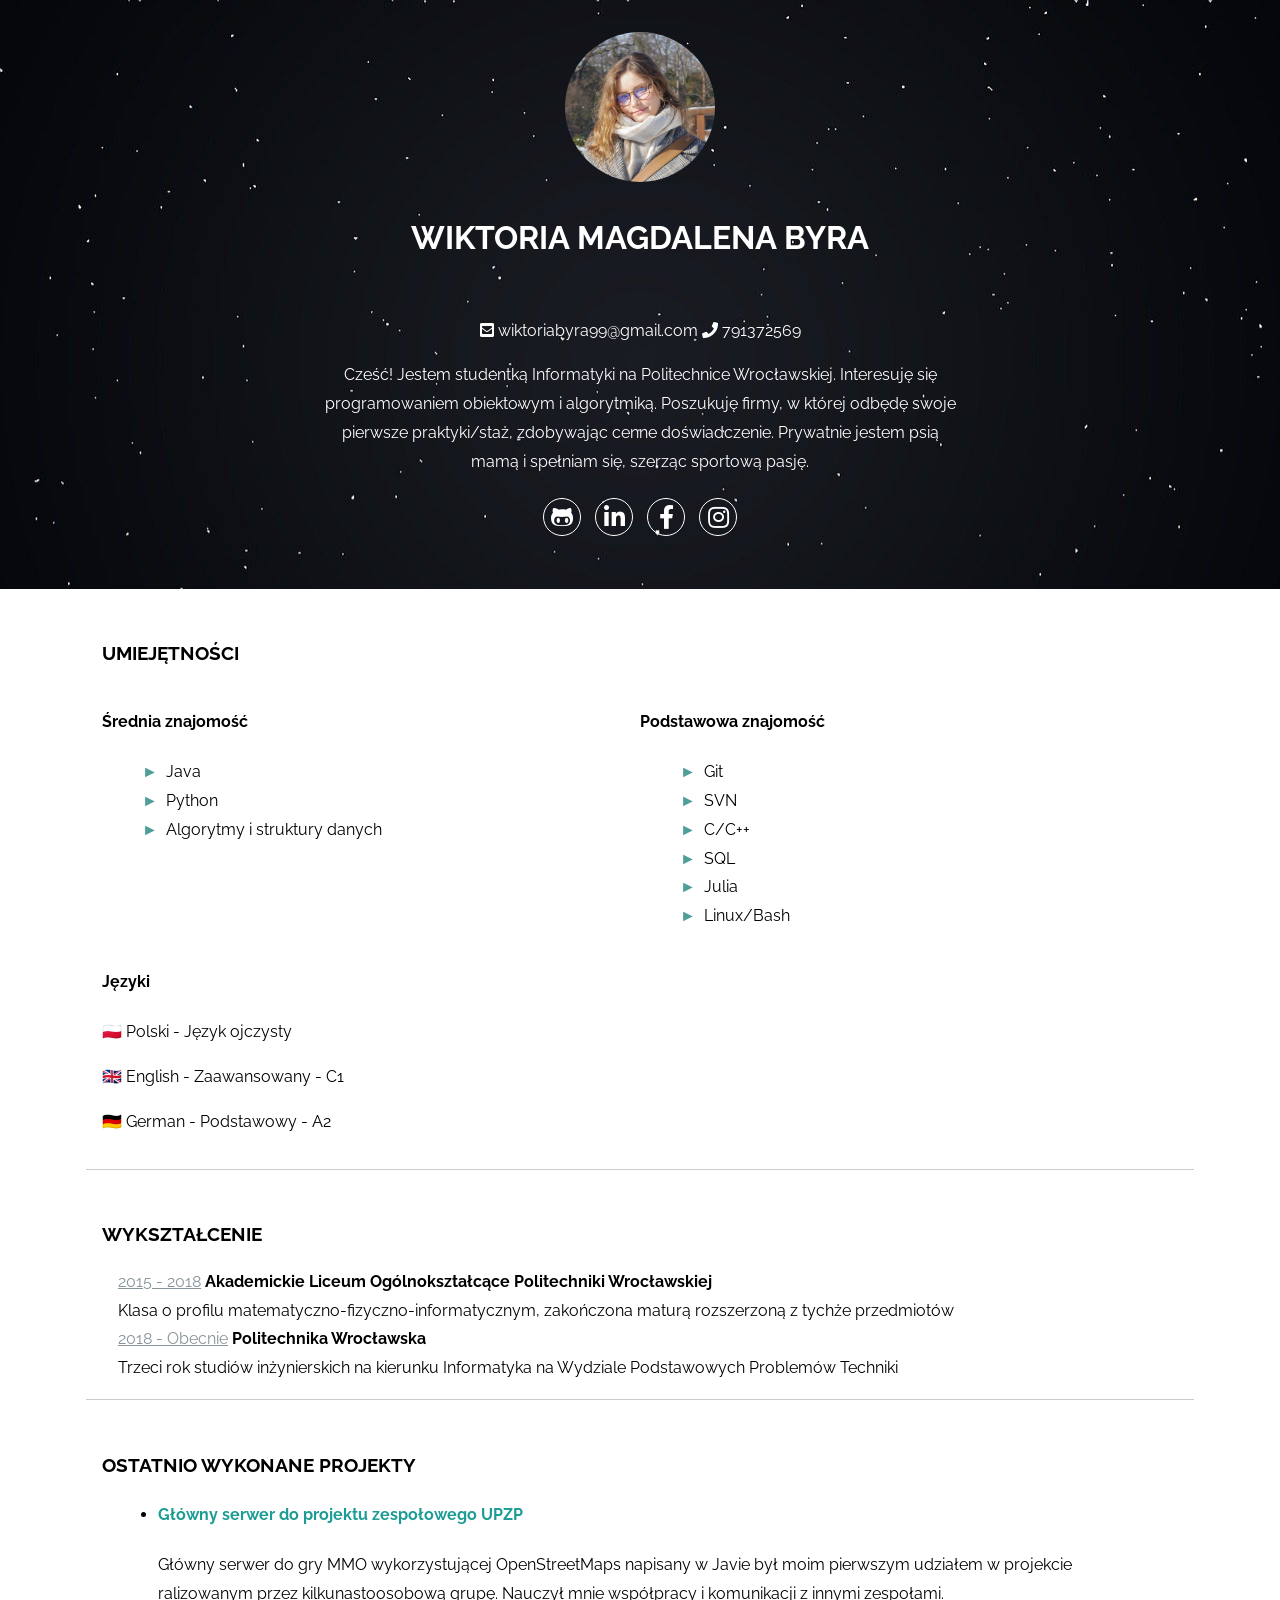
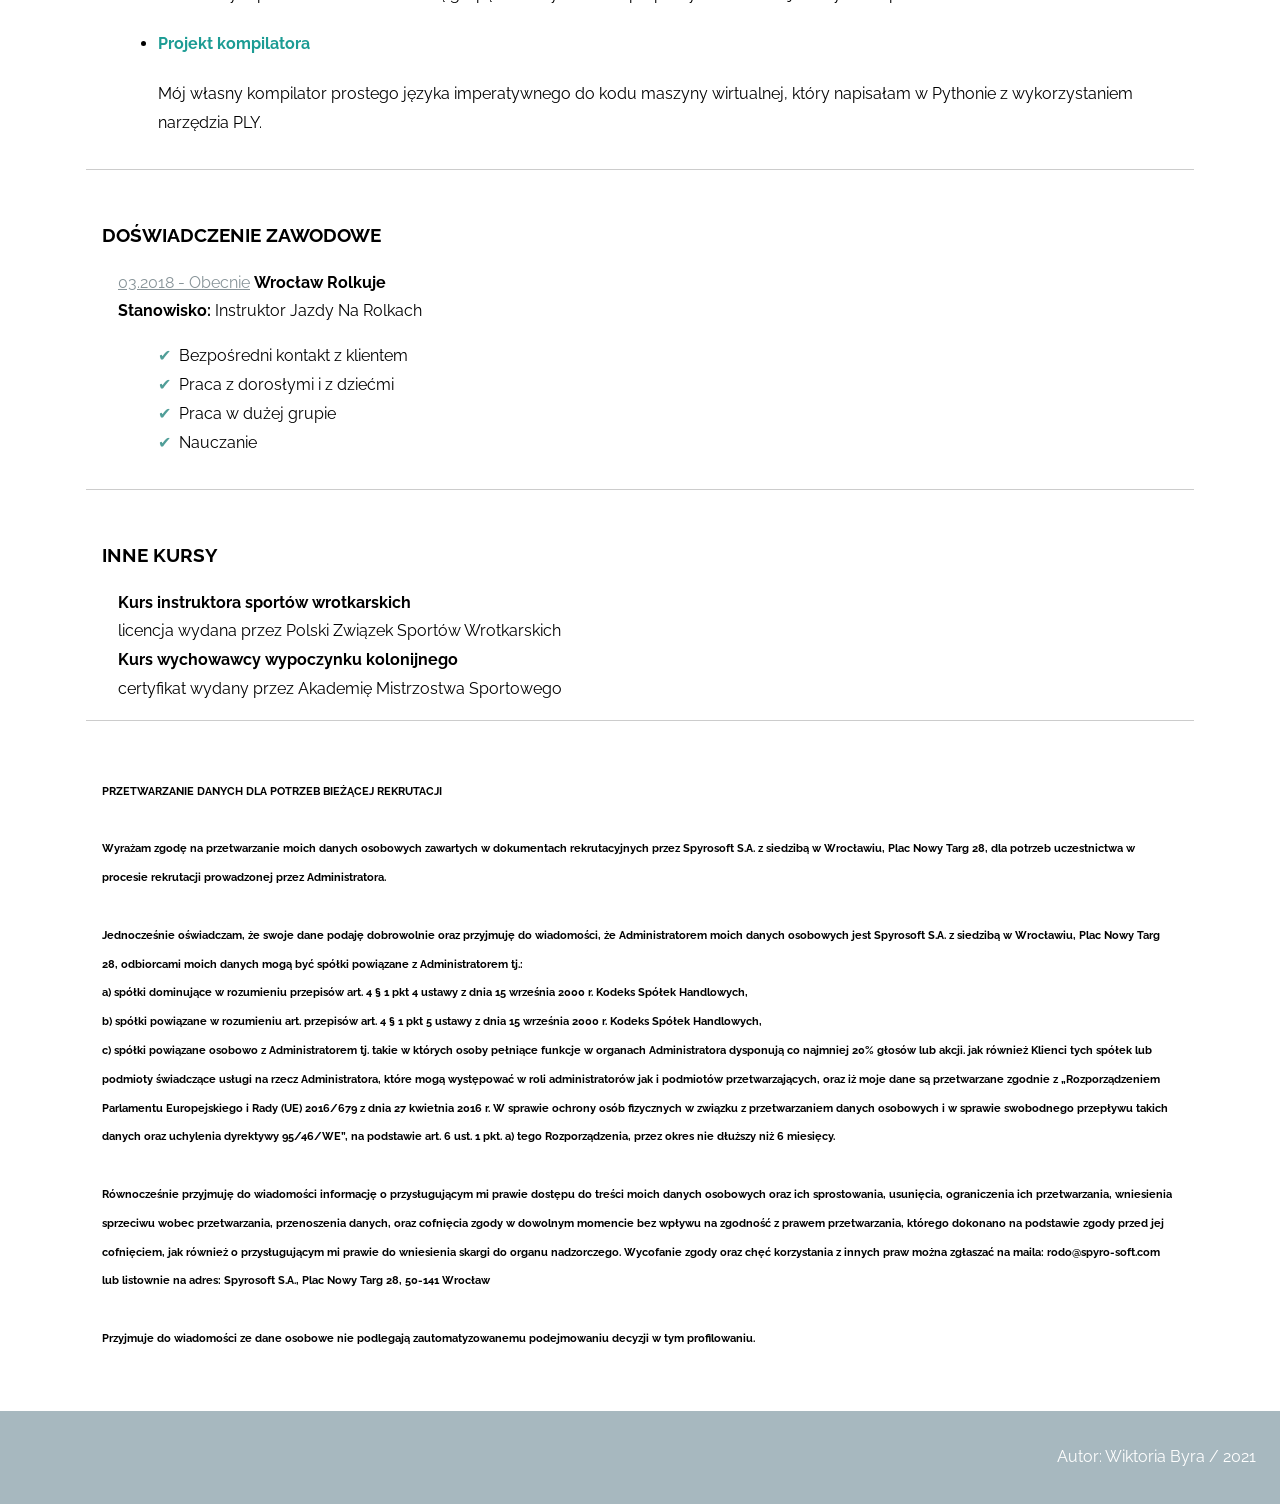
==== index.html @ 19d421f3 "Update index.html" ====
<!DOCTYPE html>
<html>
	<head>
		<meta charset="UTF-8">
		<title>Wiktoria Byra - CV</title>
		<meta name="description" content="my IT CV written to apply for internships">
		<meta name="author" content="Wiktoria Byra">
		<link rel="icon" href="./img/favicon.ico">
		<meta name="viewport" content="width=device-width, initial-scale=1.0">
		<link rel="stylesheet" href="https://use.fontawesome.com/releases/v5.0.13/css/all.css" integrity="sha384-DNOHZ68U8hZfKXOrtjWvjxusGo9WQnrNx2sqG0tfsghAvtVlRW3tvkXWZh58N9jp" crossorigin="anonymous">
		<link rel="stylesheet" href="style.css">
	</head>

	<body>
		<header>
			<div>
				<img src="img/photo.jpeg" />
			</div>
			<h1>Wiktoria Magdalena Byra</h1>
			<section>
				<p><i class="fas fa-envelope-square"></i> wiktoriabyra99@gmail.com
				<i class="fas fa-phone"></i> 791372569</p>
				<p>Cześć! Jestem studentką Informatyki na Politechnice Wrocławskiej. Interesuję się programowaniem obiektowym i algorytmiką. Poszukuję firmy, w której odbędę swoje pierwsze praktyki/staż, zdobywając cenne doświadczenie. Prywatnie jestem psią mamą i spełniam się, szerząc sportową pasję.</p>
				<a href="https://github.com/byrozaurowe" target="_blank">
					<i class="fab fa-github-alt"></i>
				  </a>
				<a href="https://www.linkedin.com/in/wiktoria-byra-9b0182208/" target="_blank">
					<i class="fab fa-linkedin-in"></i>
				  </a>
				<a href="https://www.facebook.com/wiktoria.byra/" target="_blank">
					<i class="fab fa-facebook-f"></i>
				  </a>
				<a href="https://www.instagram.com/wiktoria.byra/" target="_blank">
					<i class="fab fa-instagram"></i>
				  </a>
			</section>
		</header>
		<main>
			<!-- Umiejętności -->
			<section>
				<h3>Umiejętności</h3>
				<div class='skills'>
					<div class='column'>
					  <h4>Średnia znajomość</h4>
					  <ul>
						<li>Java</li>
						<li>Python</li>
						<li>Algorytmy i struktury danych</li>
					  </ul>
					</div>
					<div class='column'>
					  <h4>Podstawowa znajomość</h4>
					  <ul>
						<li>Git</li>
						<li>SVN</li>
						<li>C/C++</li>
						<li>SQL</li>
						<li>Julia</li>
						<li>Linux/Bash</li>
					  </ul>
					</div>
					<div>
					  <h4>Języki</h4>
					  <p>🇵🇱 Polski - Język ojczysty</p>
					  <p>🇬🇧 English - Zaawansowany - C1</p>
					  <p>🇩🇪 German - Podstawowy - A2</p>
					</div>
				  </div>
			</section>
			<!-- Wykształcenie -->
			<section>
				<h3>Wykształcenie</h3>
	      <article>
	        <div class='school'>
	          <span>2015 - 2018</span> <strong>Akademickie Liceum Ogólnokształcące Politechniki Wrocławskiej</strong>
	        </div>
	        <div class="descrition">
	          Klasa o profilu matematyczno-fizyczno-informatycznym, zakończona maturą rozszerzoną z tychże przedmiotów
	        </div>
		  </article>
		  <article>
	        <div class='school'> 
				<span>2018 - obecnie</span> <strong>Politechnika Wrocławska</strong>
	        </div>
	        <div class="descrition">
	         Trzeci rok studiów inżynierskich na kierunku Informatyka na Wydziale Podstawowych Problemów Techniki
	        </div>
	      </article>
			</section>
			<!-- Ostatnio wykonane projekty -->
			<section>
				<h3>Ostatnio wykonane projekty</h3>
				<article>
					<ul>
					<li><a href="https://github.com/byrozaurowe/UPZP-Main-server" target="_blank">
						<h4>Główny serwer do projektu zespołowego UPZP</h4>
					  </a>
					  Główny serwer do gry MMO wykorzystującej OpenStreetMaps napisany w Javie był moim pierwszym udziałem w projekcie ralizowanym przez kilkunastoosobową grupę. Nauczył mnie współpracy i komunikacji z innymi zespołami.</li>
					<li><a href="https://github.com/byrozaurowe/Computer-Science-studies/tree/master/5th%20semester/J%C4%99zyki%20formalne%20i%20teoria%20translacji%20-%20analiza%20sk%C5%82adniowa%2C%20Python%2C%20Cpp/Projekt%20kompilatora" target="_blank">
						<h4>Projekt kompilatora</h4>
					  </a>
					  Mój własny kompilator prostego języka imperatywnego do kodu maszyny wirtualnej, który napisałam w Pythonie z wykorzystaniem narzędzia PLY.</li>
					</ul>
					</article>
			</section>
			<!-- Doświadczenie zawodowe -->
			<section>
				<h3>Doświadczenie zawodowe</h3>
				<article>
				<div class='job-title'>
					<span>03.2018 - obecnie</span> <strong>Wrocław Rolkuje</strong><br> <strong>Stanowisko:</strong> Instruktor jazdy na rolkach
				</div>
				<div>
					<ul class="job-description">
					<li>Bezpośredni kontakt z klientem</li>
					<li>Praca z dorosłymi i z dziećmi</li>
					<li>Praca w dużej grupie </li>
					<li>Nauczanie </li>
					</ul>
				</div>
				</article>
			</section>
			<!-- Inne kursy -->
			<section>
			<h3>Inne kursy</h3>
			      <article>
				<div class='courses'>
				  <strong>Kurs instruktora sportów wrotkarskich</strong>
				</div>
				<div class="descrition">
				  licencja wydana przez Polski Związek Sportów Wrotkarskich
				</div>
				  </article>
				  <article>
				<div class='courses'> 
						<strong>Kurs wychowawcy wypoczynku kolonijnego</strong>
				</div>
				<div class="descrition">
				 certyfikat wydany przez Akademię Mistrzostwa Sportowego
				</div>
			      </article>
			</section>
						</section>
			<!-- Zgoda na przetwarzanie danych osobowych -->
			<section>
			<h6>PRZETWARZANIE DANYCH DLA POTRZEB BIEŻĄCEJ REKRUTACJI<br/> 
				<br/> 
				Wyrażam zgodę na przetwarzanie moich danych osobowych zawartych w dokumentach rekrutacyjnych przez Spyrosoft S.A. z siedzibą w Wrocławiu, Plac Nowy Targ 28, dla potrzeb uczestnictwa w procesie rekrutacji prowadzonej przez Administratora. <br/> 
				<br/> 
				Jednocześnie oświadczam, że swoje dane podaję dobrowolnie oraz przyjmuję do wiadomości, że Administratorem moich danych osobowych jest Spyrosoft S.A. z siedzibą w Wrocławiu, Plac Nowy Targ 28, odbiorcami moich danych mogą być spółki powiązane z Administratorem tj.:<br/> 
				    a) spółki dominujące w rozumieniu  przepisów art. 4 § 1 pkt 4 ustawy z dnia 15 września 2000 r. Kodeks Spółek Handlowych, <br/> 
				    b) spółki powiązane w  rozumieniu art.   przepisów art. 4 § 1 pkt 5 ustawy z dnia 15 września
				2000 r. Kodeks Spółek Handlowych, <br/> 
				    c) spółki powiązane osobowo z Administratorem tj. takie w których osoby pełniące funkcje w organach Administratora dysponują co najmniej 20% głosów lub akcji. 
				jak również Klienci tych spółek lub podmioty świadczące usługi na rzecz Administratora, które mogą występować w roli administratorów jak i podmiotów przetwarzających, oraz iż moje dane są przetwarzane zgodnie z „Rozporządzeniem Parlamentu Europejskiego i Rady (UE) 2016/679 z dnia 27 kwietnia 2016 r. W sprawie ochrony osób fizycznych w związku z przetwarzaniem danych osobowych i w sprawie swobodnego przepływu takich danych oraz uchylenia dyrektywy 95/46/WE”, na podstawie art. 6 ust. 1 pkt. a) tego Rozporządzenia, przez okres nie dłuższy niż 6 miesięcy.  <br/> 
				<br/> 
				Równocześnie przyjmuję do wiadomości informację o przysługującym mi prawie dostępu do treści moich danych osobowych oraz ich sprostowania, usunięcia, ograniczenia ich przetwarzania, wniesienia sprzeciwu wobec przetwarzania, przenoszenia danych, oraz cofnięcia zgody w dowolnym momencie bez wpływu na zgodność z prawem przetwarzania, którego dokonano na podstawie zgody przed jej cofnięciem, jak również o przysługującym mi prawie do wniesienia skargi do organu nadzorczego. Wycofanie zgody oraz chęć korzystania z innych praw można zgłaszać na maila: rodo@spyro-soft.com lub listownie na adres: Spyrosoft S.A., Plac Nowy Targ 28, 50-141 Wrocław<br/> 
				<br/> 
				Przyjmuje do wiadomości ze dane osobowe nie podlegają zautomatyzowanemu podejmowaniu decyzji w tym profilowaniu.
				</h6>
			</section>
		</main>
		<footer>
			<p>Autor: Wiktoria Byra  / 2021 </p>
		</footer>
	</body>
</html>
---- style.css ----
@import url('https://fonts.googleapis.com/css?family=Raleway');

body {
  margin: 0;
  font-family: 'Raleway';
  font-size: 16px;
  line-height: 1.8em;
}

a {
  color: #1C9C94;
  text-decoration: none;
}

z {
  font-size: 14px;
}

a:hover {
  opacity: 0.5;
}

article {
  padding:0 1em;
}

section{
  margin: 1em;
  padding: 1em;
}

header, main, footer {
  margin: 0 auto;
}

header {
  padding: 2em;
  text-align: center;
  background-image: url('./img/bg.jpg');
  background-size: cover;
  background-position: fixed;
  color: white;
}

header section {
  margin: 0 auto;
  max-width: 640px;
}

header img {
  border-radius: 50%;
  max-width: 150px;
}

h1 {
  text-transform: uppercase;
  margin: 1em 0;
}

h3 {
  text-transform: uppercase;
}

h3, h4 {
  font-weight: bold;
}

main {
  max-width: 1140px;
}

main section:not(:last-child) {
  border-bottom: 1px solid #ccc;
}

.fab {
  border: 1px solid white;
  border-radius: 50%;
  font-size: 1.5em;
  width: 1.5em;
  height: 1.5em;
  line-height: 1.5em;
  margin: 5px;
  text-align: center;
}

a .fab {
  color: white;
}

.course, .skills {
  display: -ms-flexbox;
  display: flex;
  -ms-flex-wrap: wrap;
  flex-wrap: wrap;
}

.course .title {
  color: #509e98;
  -ms-flex: 0 0 33.3%;
  flex: 0 0 33.3%;
  max-width: 33%;
}

.course .descrition {
  -ms-flex: 0 0 66.6%;
  flex: 0 0 66.6%;
  max-width: 66.6%;
}

.course .descrition p {
  padding-left: 1em;
}

.skills .column {
  -ms-flex: 0 0 50%%;
  flex: 0 0 50%;
  max-width: 50%;
}

.skills .column ul, ul.job-description {
  list-style-type: none;
}

.skills .column ul > li:before {
  content: "►";
  padding-right: 0.5em;
  color: #509e98;
}

.school, .job-title {
  text-transform: capitalize;
}

.school span, .job-title span {
  color: #889499;
  text-decoration: underline;
}

ul.job-description li:before{
  content: "✔";
  padding-right: 0.5em;
  color: #509e98;
}

footer {
 padding: 1em 1.5em;
 background: #A7B8BF;
 color: white;
 text-align: right;
}

@media only screen and (max-width: 768px) {
  .course {
    display: block;
  }

  .course .title, .course .descrition {
    max-width: 100%;
  }
}

@media only screen and (max-width: 576px) {
  .skills {
    display: block;
  }

  .skills .column {
    max-width: 100%;
  }

  footer {
    text-align: center;
  }
}
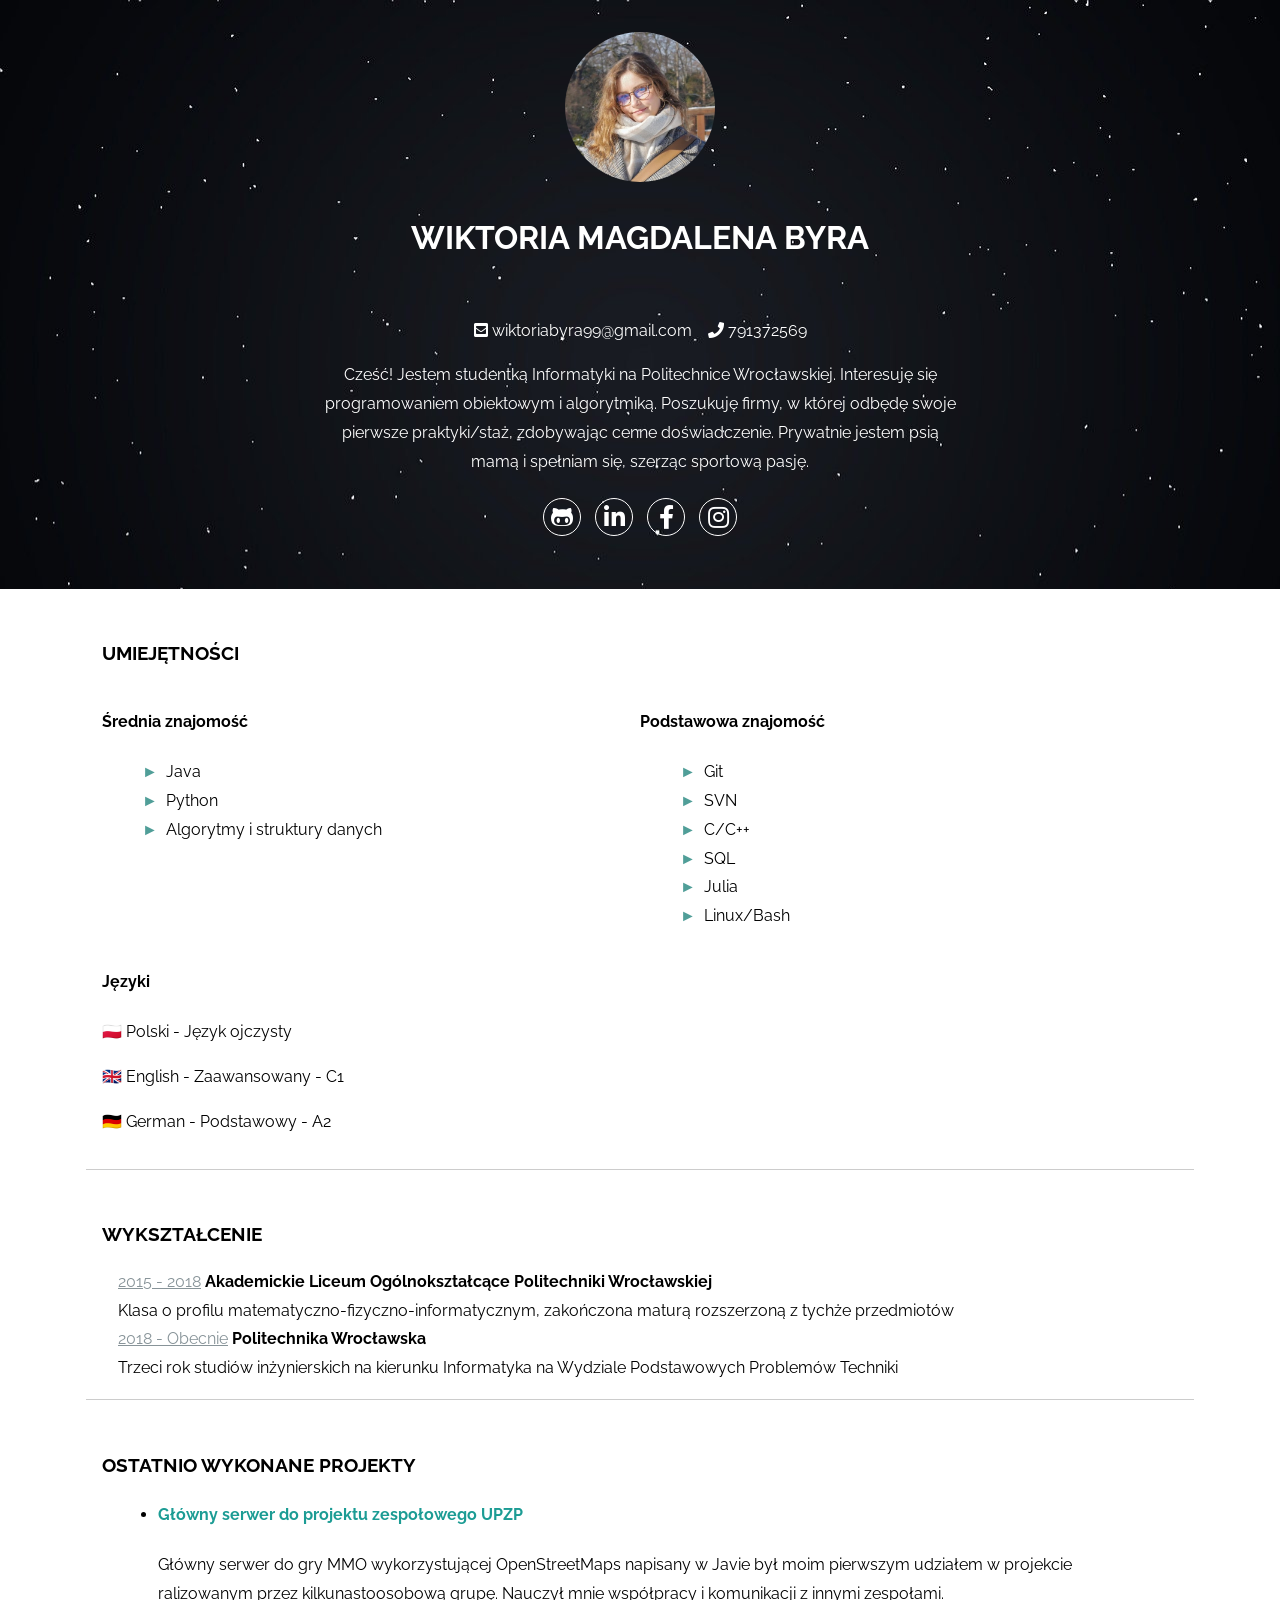
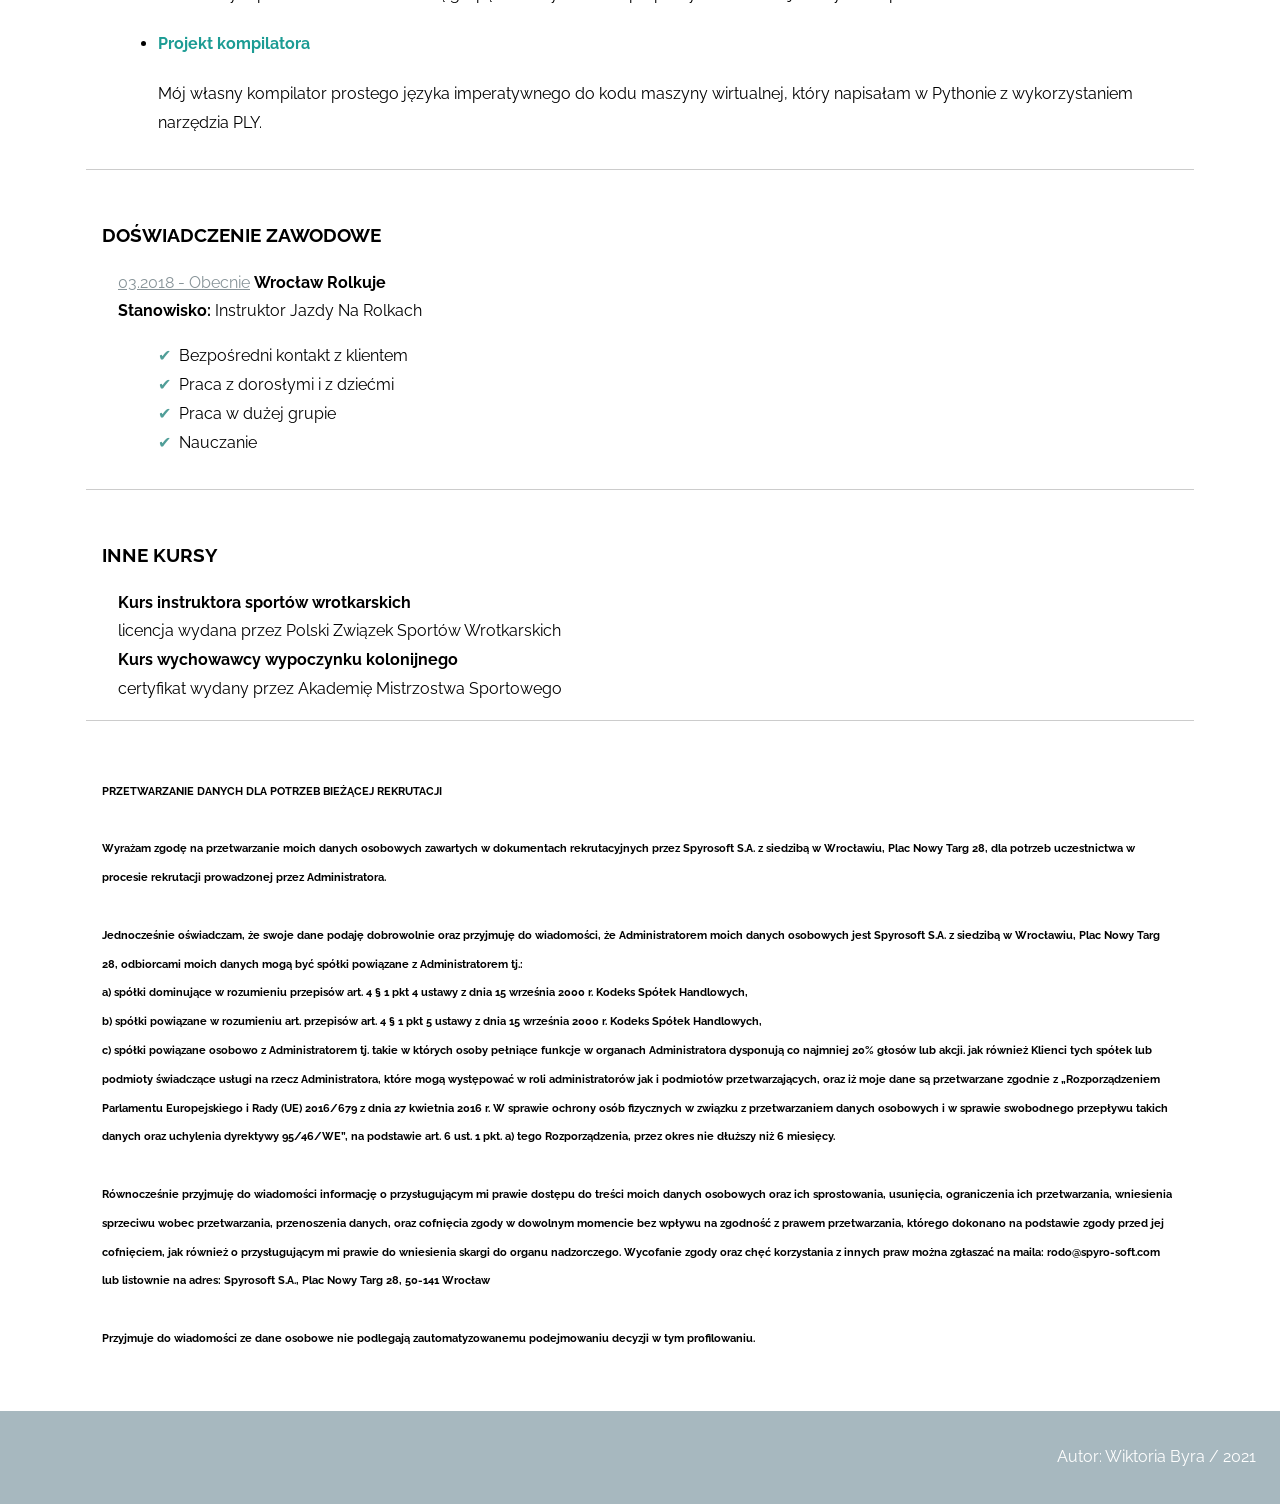
==== commit b173e12f: "Update index.html" ====
--- a/index.html
+++ b/index.html
@@ -18,8 +18,7 @@
 			</div>
 			<h1>Wiktoria Magdalena Byra</h1>
 			<section>
-				<p><i class="fas fa-envelope-square"></i> wiktoriabyra99@gmail.com
-				<i class="fas fa-phone"></i> 791372569</p>
+				<p><i class="fas fa-envelope-square"></i> wiktoriabyra99@gmail.com  &nbsp;&nbsp; <i class="fas fa-phone"></i> 791372569</p>
 				<p>Cześć! Jestem studentką Informatyki na Politechnice Wrocławskiej. Interesuję się programowaniem obiektowym i algorytmiką. Poszukuję firmy, w której odbędę swoje pierwsze praktyki/staż, zdobywając cenne doświadczenie. Prywatnie jestem psią mamą i spełniam się, szerząc sportową pasję.</p>
 				<a href="https://github.com/byrozaurowe" target="_blank">
 					<i class="fab fa-github-alt"></i>
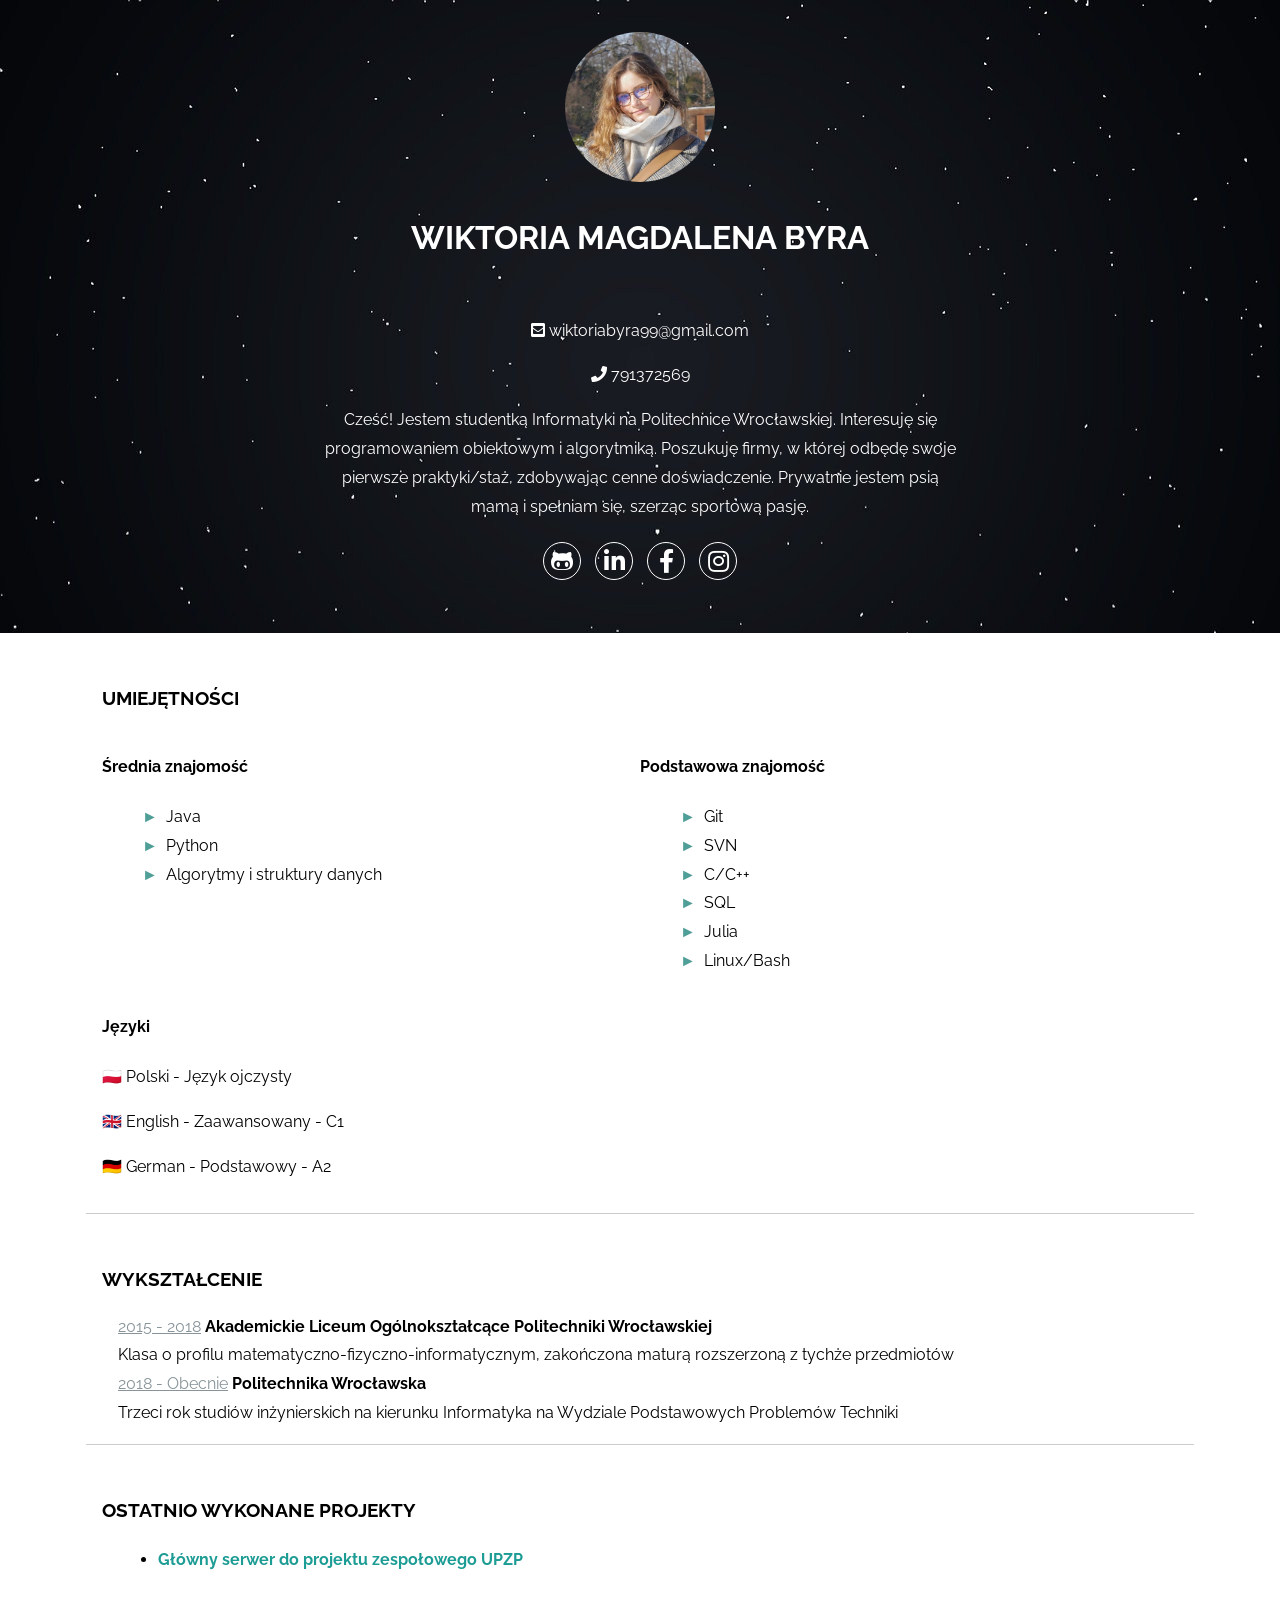
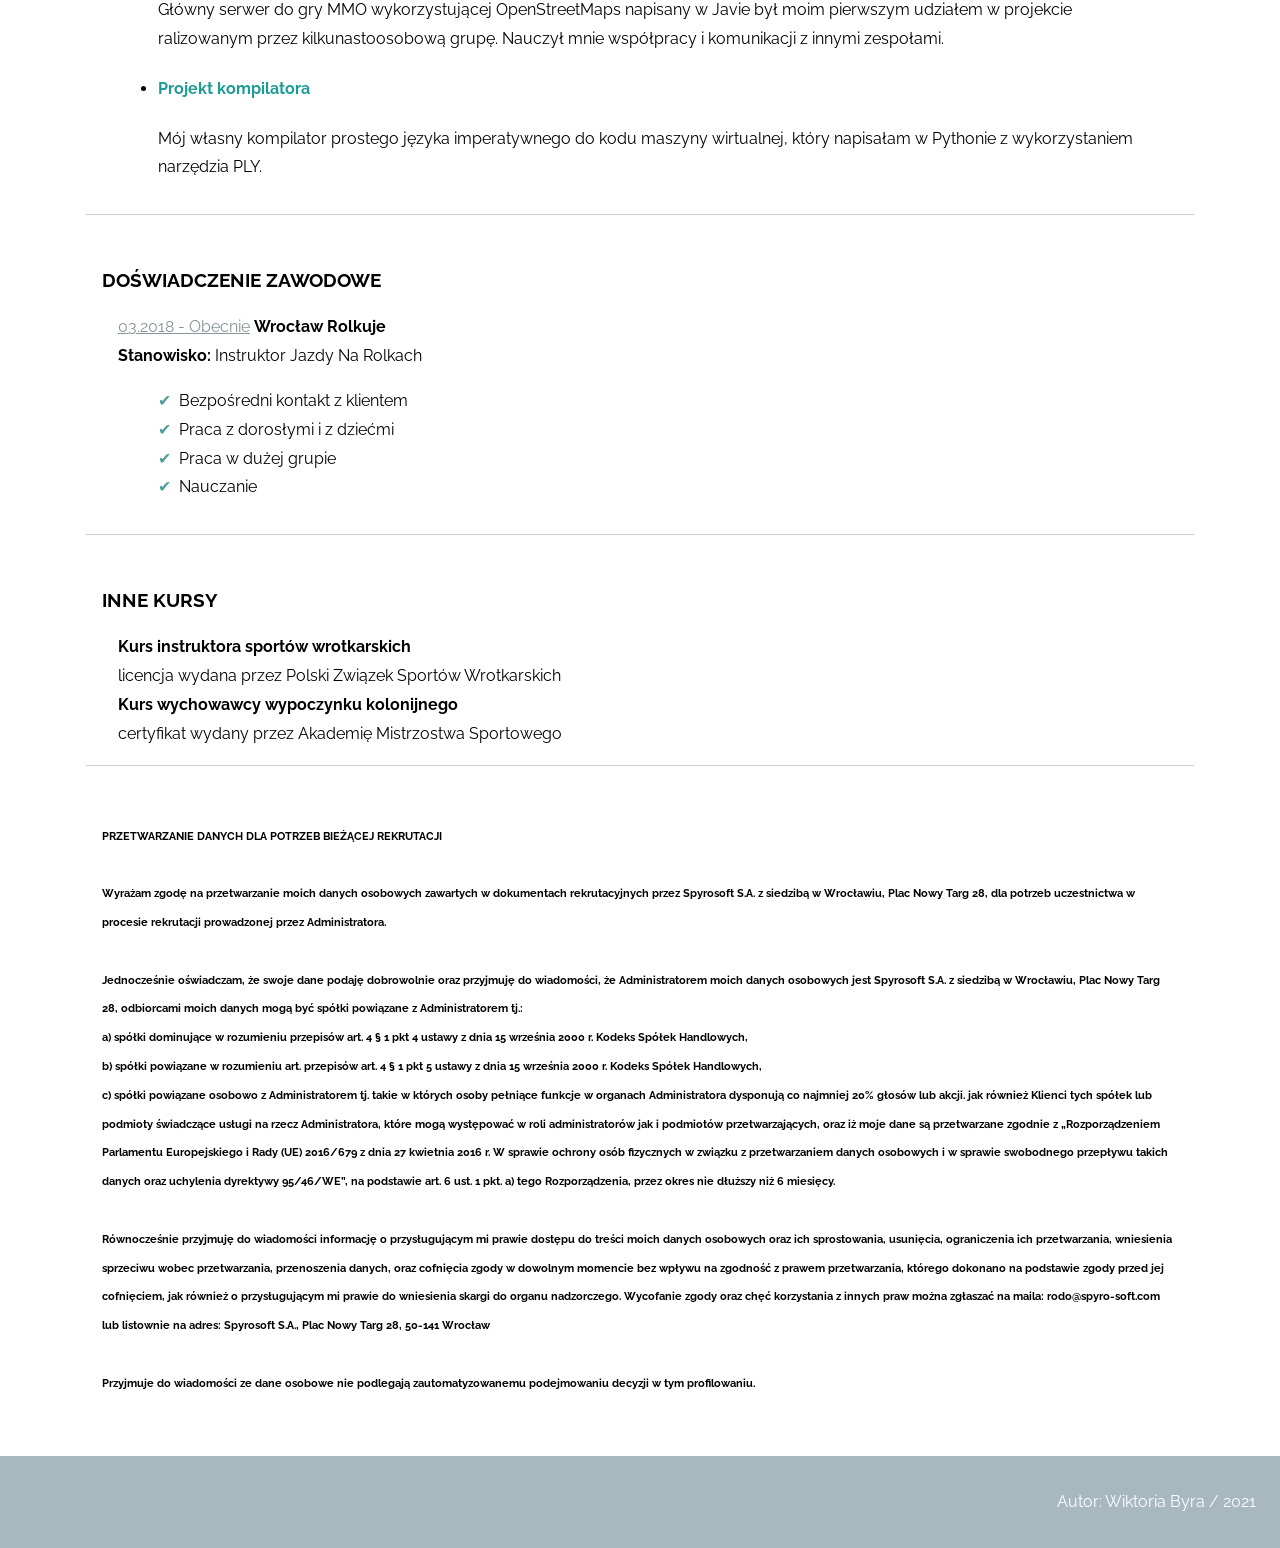
==== commit 25809741: "Update index.html" ====
--- a/index.html
+++ b/index.html
@@ -18,7 +18,7 @@
 			</div>
 			<h1>Wiktoria Magdalena Byra</h1>
 			<section>
-				<p><i class="fas fa-envelope-square"></i> wiktoriabyra99@gmail.com  &nbsp;&nbsp; <i class="fas fa-phone"></i> 791372569</p>
+				<p><i class="fas fa-envelope-square"></i> wiktoriabyra99@gmail.com </p> <p><i class="fas fa-phone"></i> 791372569</p>
 				<p>Cześć! Jestem studentką Informatyki na Politechnice Wrocławskiej. Interesuję się programowaniem obiektowym i algorytmiką. Poszukuję firmy, w której odbędę swoje pierwsze praktyki/staż, zdobywając cenne doświadczenie. Prywatnie jestem psią mamą i spełniam się, szerząc sportową pasję.</p>
 				<a href="https://github.com/byrozaurowe" target="_blank">
 					<i class="fab fa-github-alt"></i>
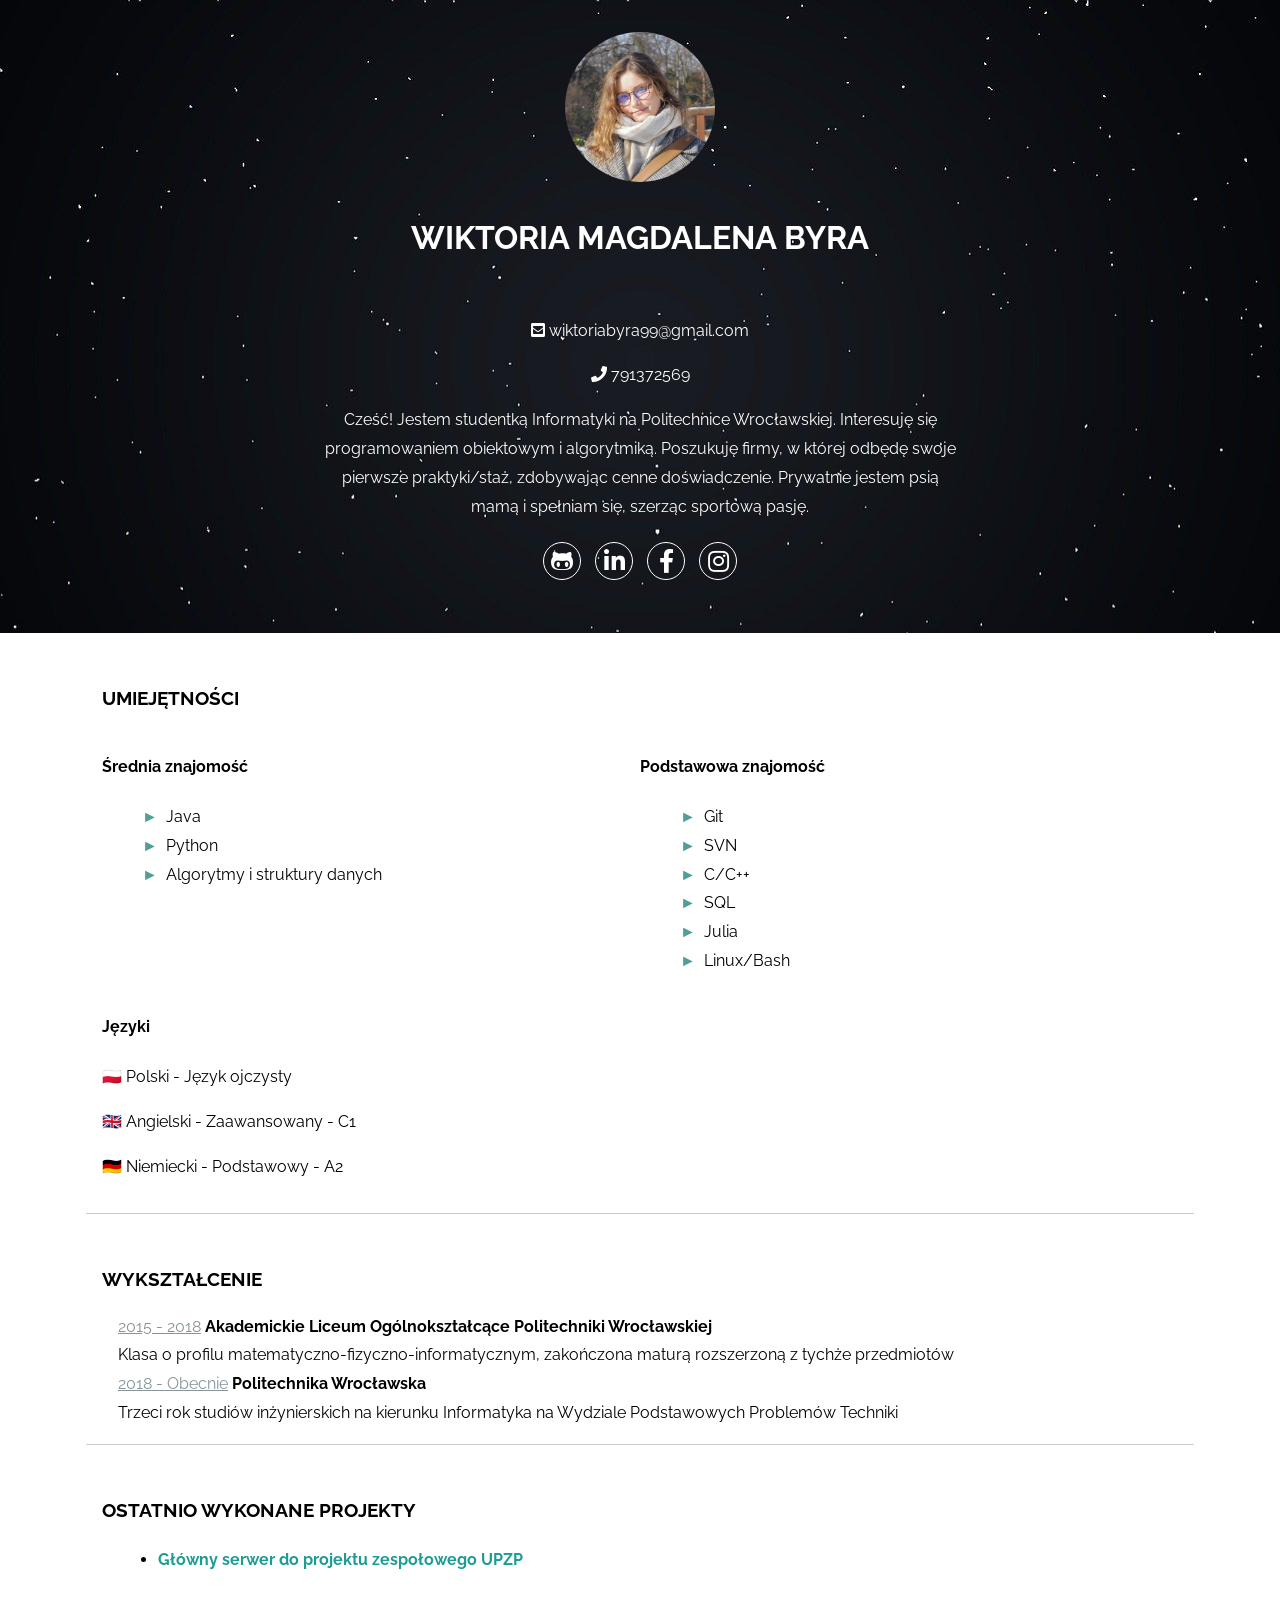
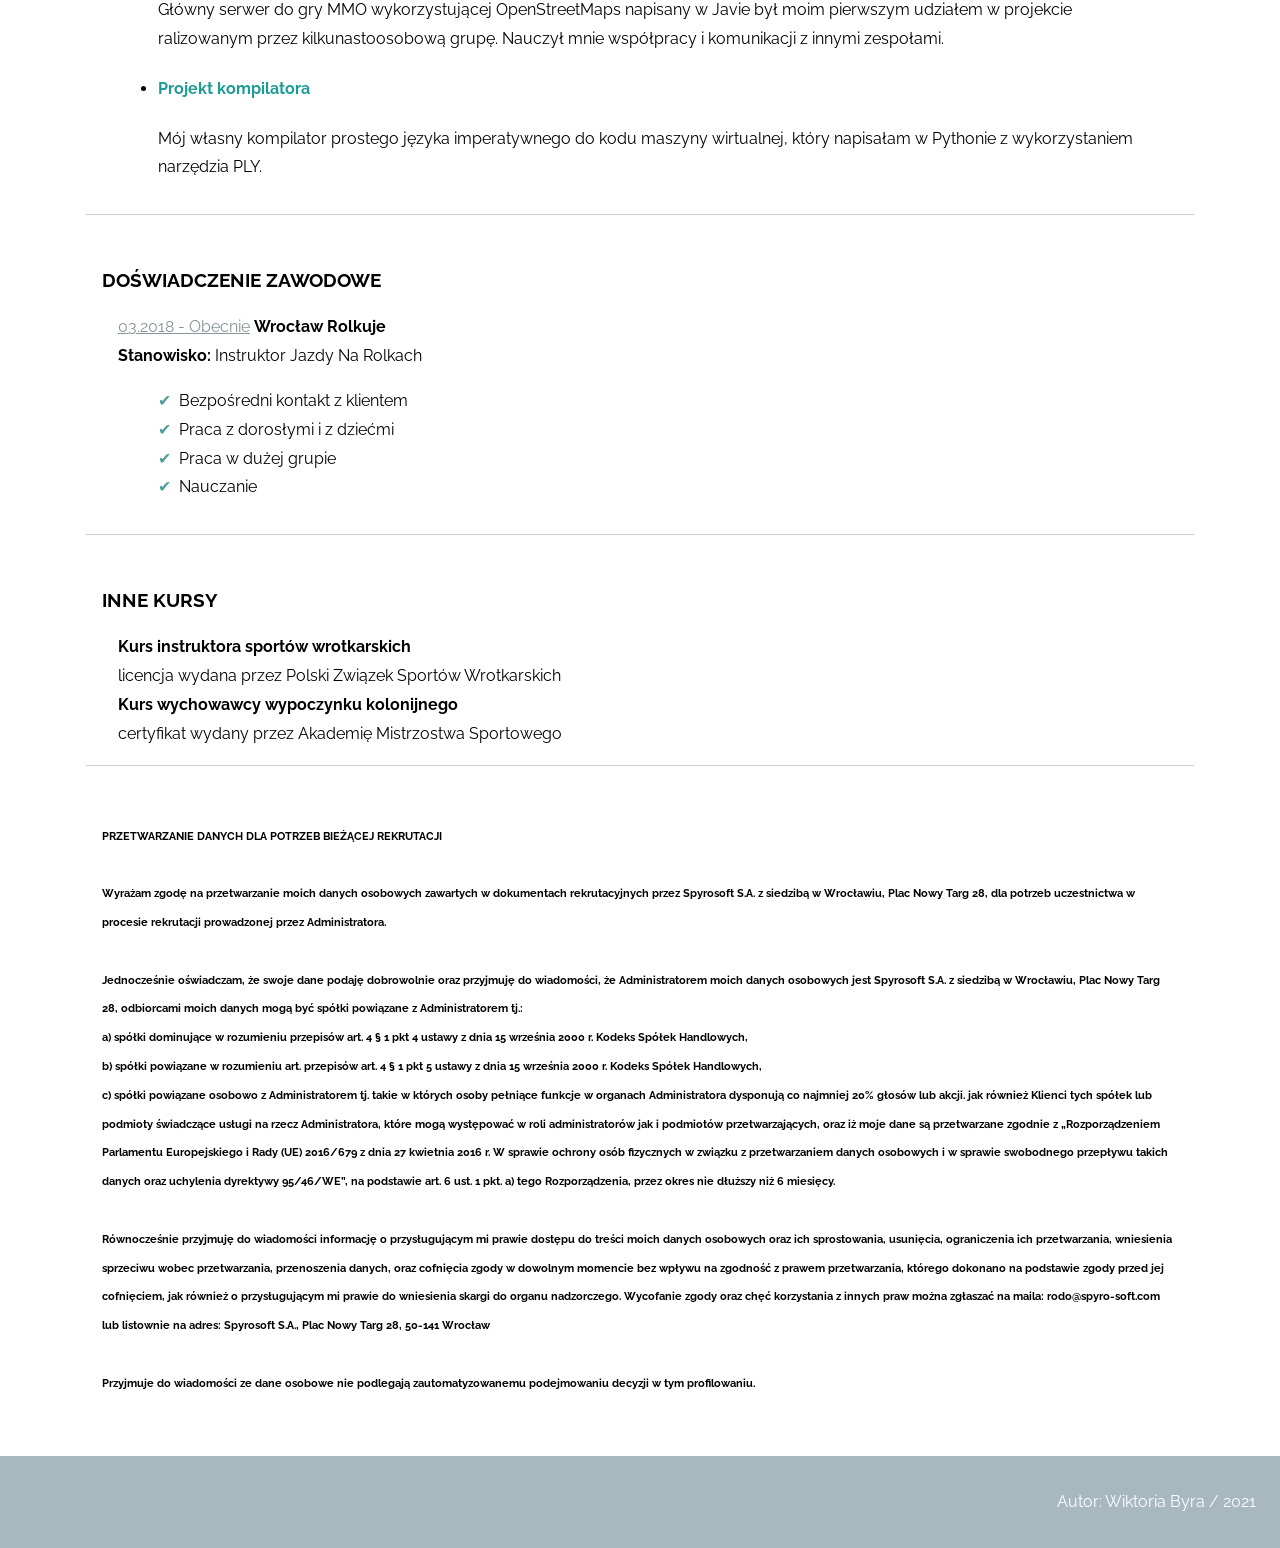
==== commit 0daae316: "Update index.html" ====
--- a/index.html
+++ b/index.html
@@ -61,8 +61,8 @@
 					<div>
 					  <h4>Języki</h4>
 					  <p>🇵🇱 Polski - Język ojczysty</p>
-					  <p>🇬🇧 English - Zaawansowany - C1</p>
-					  <p>🇩🇪 German - Podstawowy - A2</p>
+					  <p>🇬🇧 Angielski - Zaawansowany - C1</p>
+					  <p>🇩🇪 Niemiecki - Podstawowy - A2</p>
 					</div>
 				  </div>
 			</section>
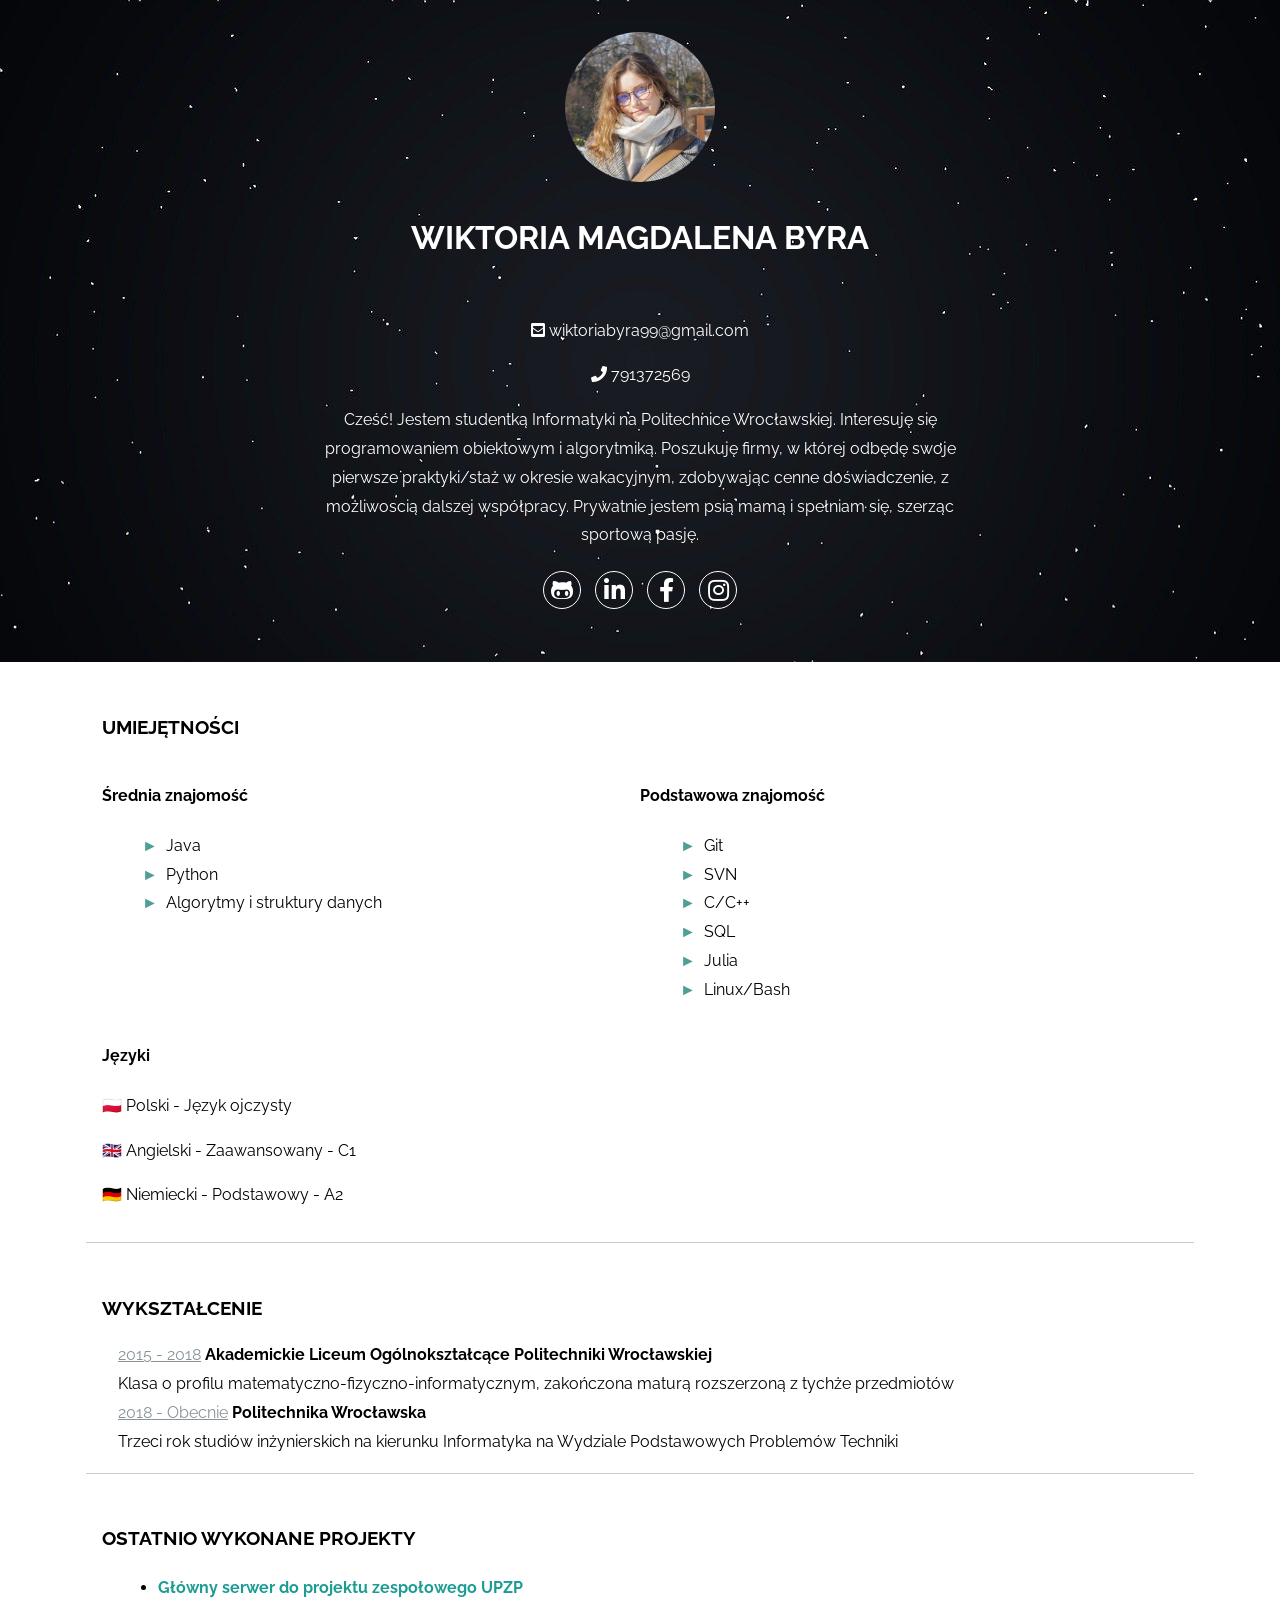
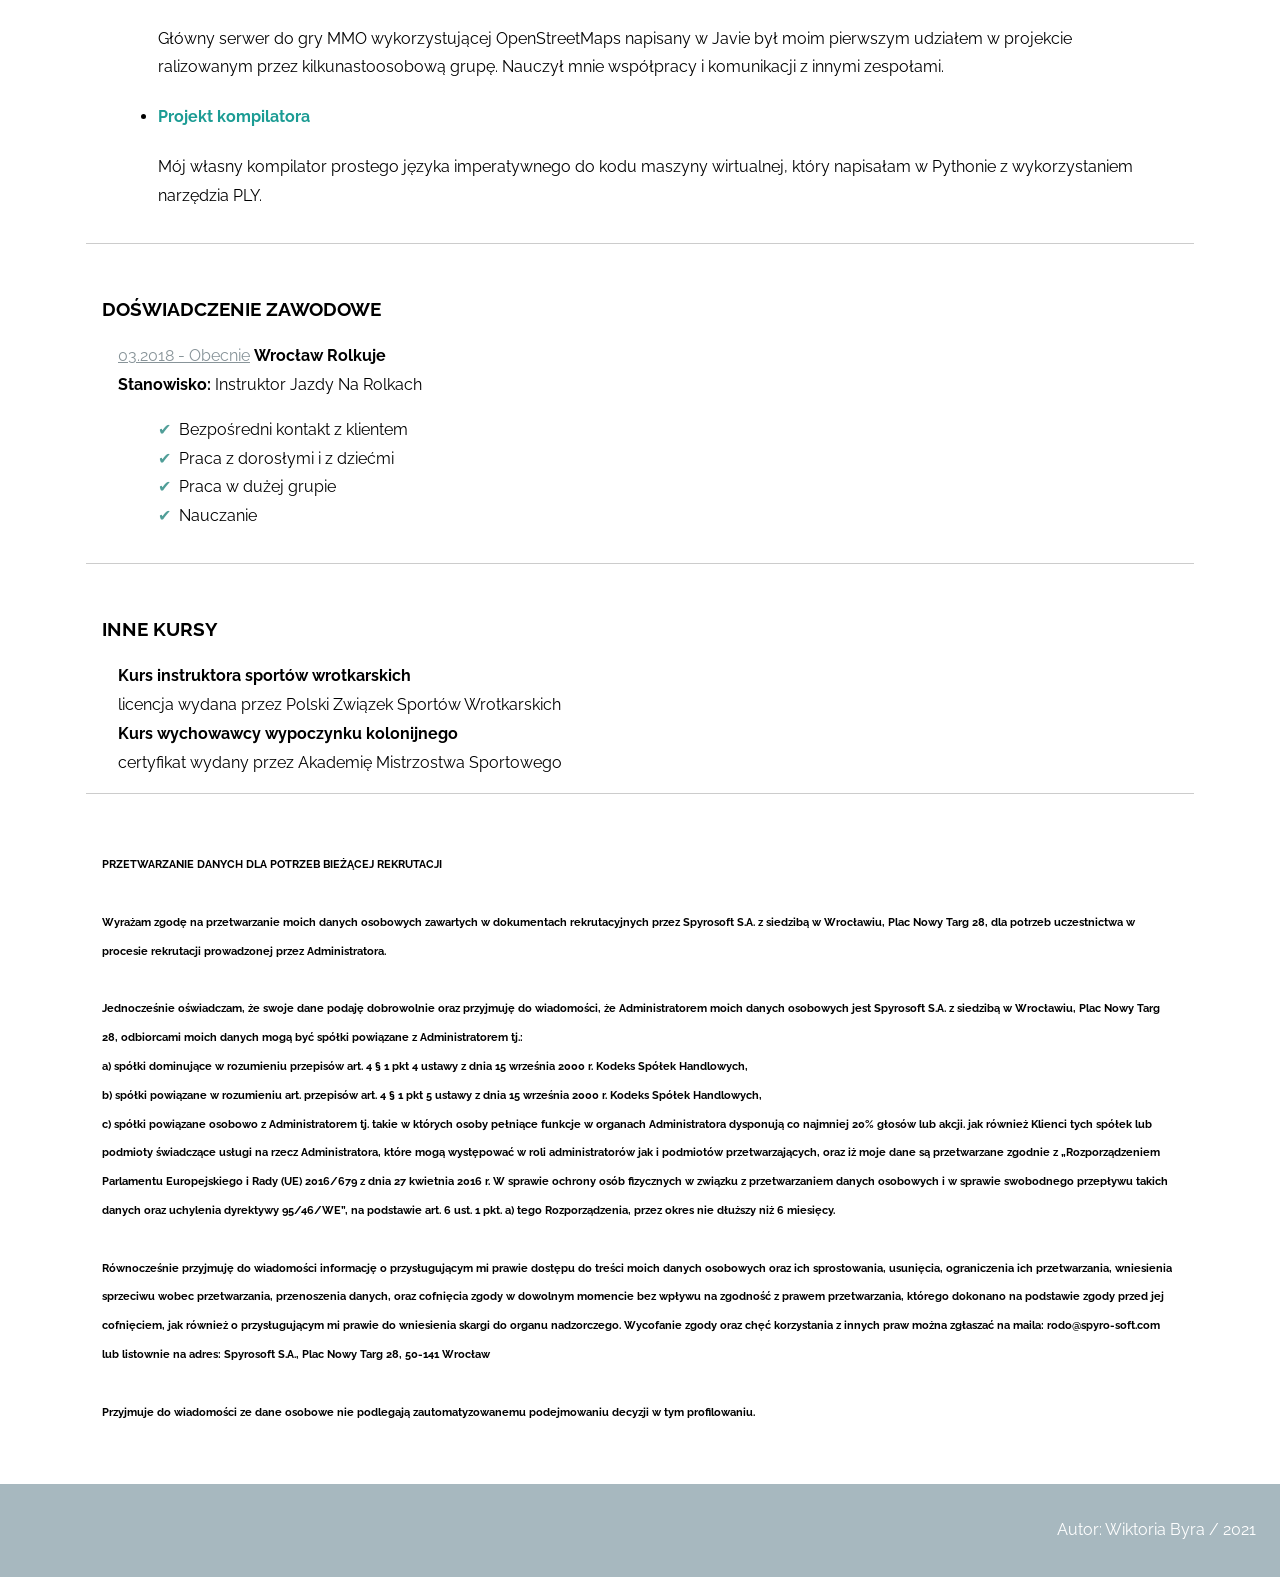
==== commit 451ee111: "Update index.html" ====
--- a/index.html
+++ b/index.html
@@ -19,7 +19,7 @@
 			<h1>Wiktoria Magdalena Byra</h1>
 			<section>
 				<p><i class="fas fa-envelope-square"></i> wiktoriabyra99@gmail.com </p> <p><i class="fas fa-phone"></i> 791372569</p>
-				<p>Cześć! Jestem studentką Informatyki na Politechnice Wrocławskiej. Interesuję się programowaniem obiektowym i algorytmiką. Poszukuję firmy, w której odbędę swoje pierwsze praktyki/staż, zdobywając cenne doświadczenie. Prywatnie jestem psią mamą i spełniam się, szerząc sportową pasję.</p>
+				<p>Cześć! Jestem studentką Informatyki na Politechnice Wrocławskiej. Interesuję się programowaniem obiektowym i algorytmiką. Poszukuję firmy, w której odbędę swoje pierwsze praktyki/staż w okresie wakacyjnym, zdobywając cenne doświadczenie, z możliwoscią dalszej współpracy. Prywatnie jestem psią mamą i spełniam się, szerząc sportową pasję.</p>
 				<a href="https://github.com/byrozaurowe" target="_blank">
 					<i class="fab fa-github-alt"></i>
 				  </a>
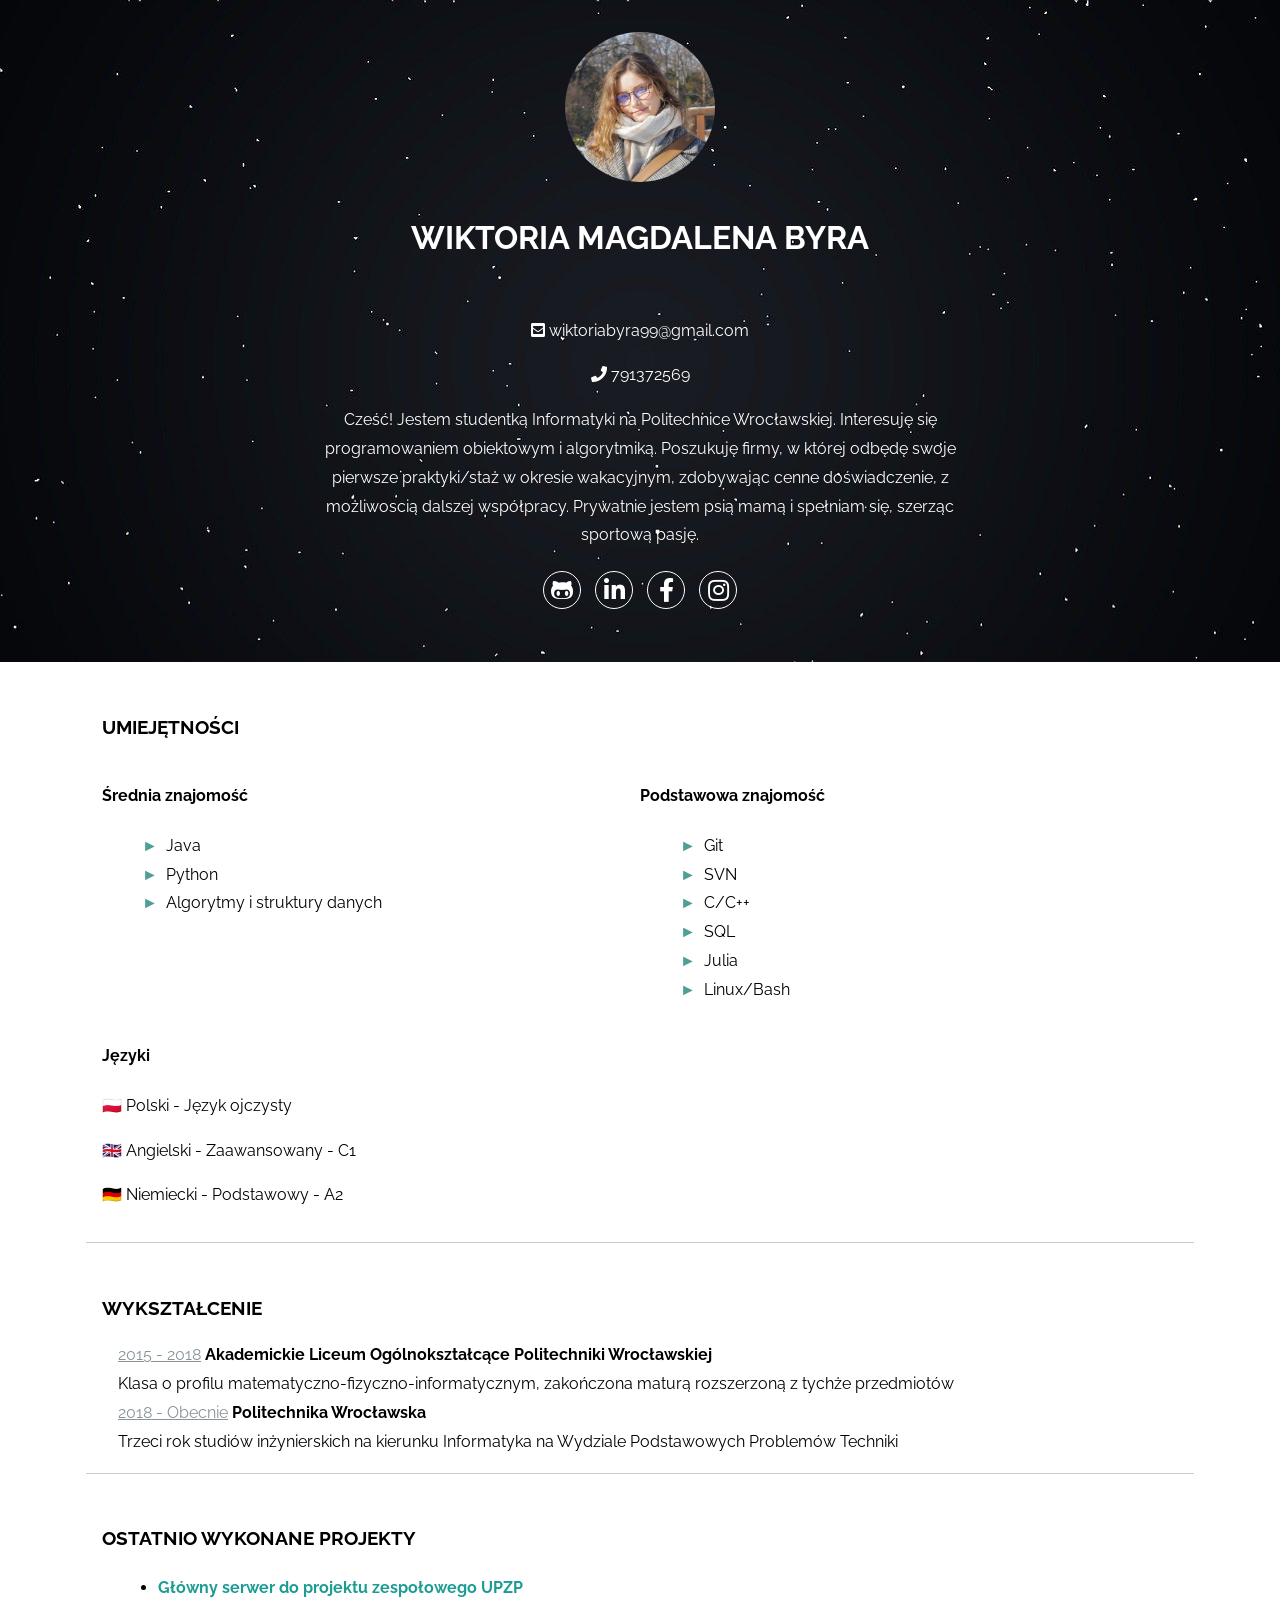
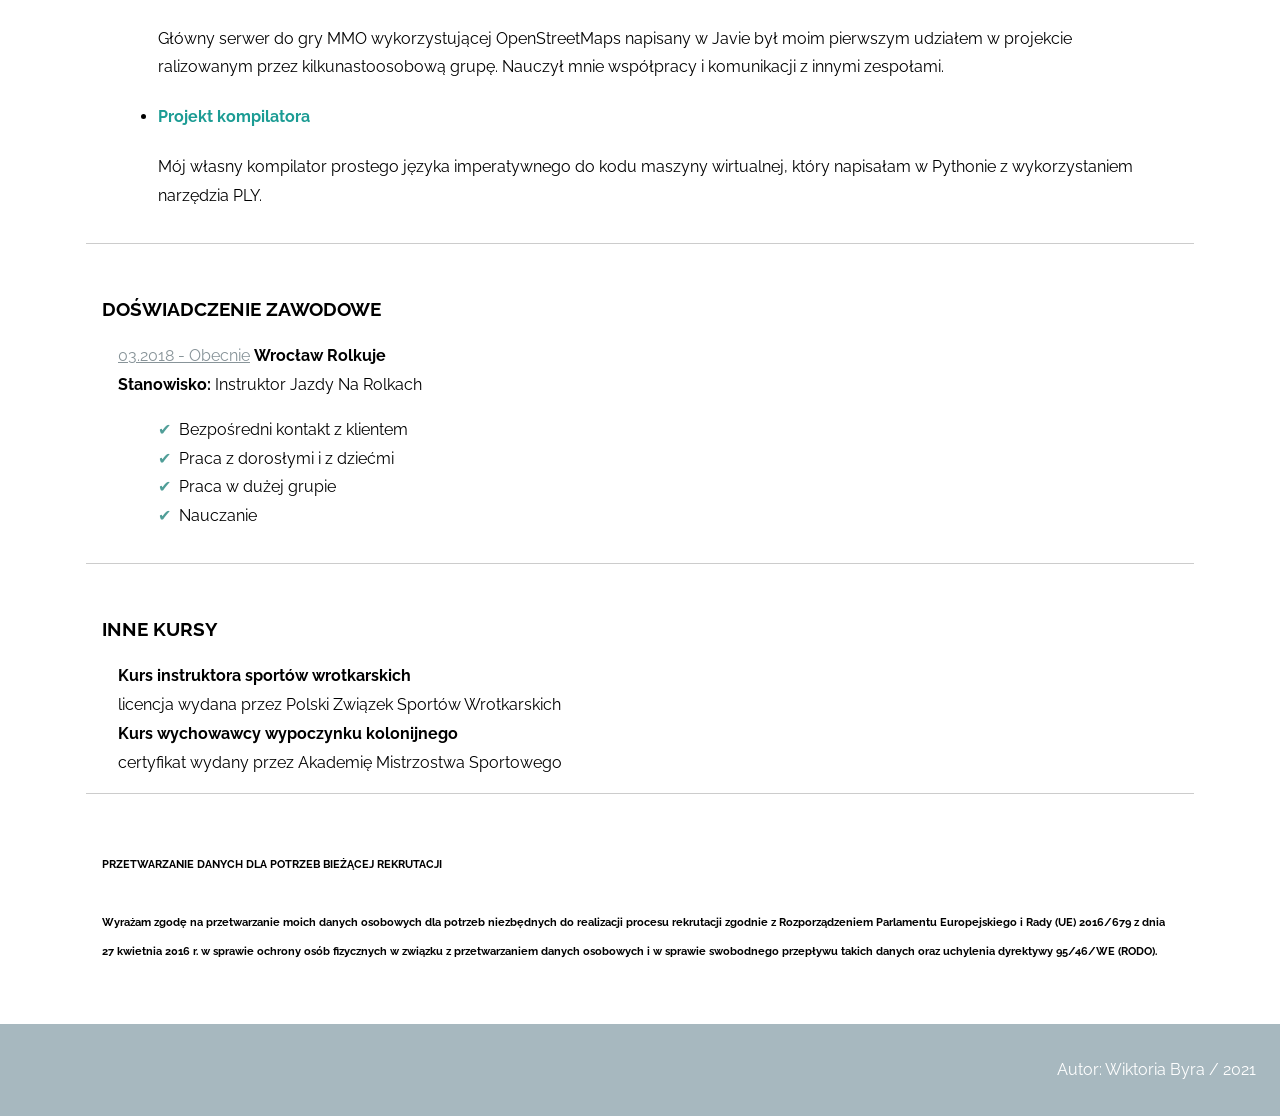
==== commit 5bf8f4ca: "Update index.html" ====
--- a/index.html
+++ b/index.html
@@ -144,18 +144,7 @@
 			<section>
 			<h6>PRZETWARZANIE DANYCH DLA POTRZEB BIEŻĄCEJ REKRUTACJI<br/> 
 				<br/> 
-				Wyrażam zgodę na przetwarzanie moich danych osobowych zawartych w dokumentach rekrutacyjnych przez Spyrosoft S.A. z siedzibą w Wrocławiu, Plac Nowy Targ 28, dla potrzeb uczestnictwa w procesie rekrutacji prowadzonej przez Administratora. <br/> 
-				<br/> 
-				Jednocześnie oświadczam, że swoje dane podaję dobrowolnie oraz przyjmuję do wiadomości, że Administratorem moich danych osobowych jest Spyrosoft S.A. z siedzibą w Wrocławiu, Plac Nowy Targ 28, odbiorcami moich danych mogą być spółki powiązane z Administratorem tj.:<br/> 
-				    a) spółki dominujące w rozumieniu  przepisów art. 4 § 1 pkt 4 ustawy z dnia 15 września 2000 r. Kodeks Spółek Handlowych, <br/> 
-				    b) spółki powiązane w  rozumieniu art.   przepisów art. 4 § 1 pkt 5 ustawy z dnia 15 września
-				2000 r. Kodeks Spółek Handlowych, <br/> 
-				    c) spółki powiązane osobowo z Administratorem tj. takie w których osoby pełniące funkcje w organach Administratora dysponują co najmniej 20% głosów lub akcji. 
-				jak również Klienci tych spółek lub podmioty świadczące usługi na rzecz Administratora, które mogą występować w roli administratorów jak i podmiotów przetwarzających, oraz iż moje dane są przetwarzane zgodnie z „Rozporządzeniem Parlamentu Europejskiego i Rady (UE) 2016/679 z dnia 27 kwietnia 2016 r. W sprawie ochrony osób fizycznych w związku z przetwarzaniem danych osobowych i w sprawie swobodnego przepływu takich danych oraz uchylenia dyrektywy 95/46/WE”, na podstawie art. 6 ust. 1 pkt. a) tego Rozporządzenia, przez okres nie dłuższy niż 6 miesięcy.  <br/> 
-				<br/> 
-				Równocześnie przyjmuję do wiadomości informację o przysługującym mi prawie dostępu do treści moich danych osobowych oraz ich sprostowania, usunięcia, ograniczenia ich przetwarzania, wniesienia sprzeciwu wobec przetwarzania, przenoszenia danych, oraz cofnięcia zgody w dowolnym momencie bez wpływu na zgodność z prawem przetwarzania, którego dokonano na podstawie zgody przed jej cofnięciem, jak również o przysługującym mi prawie do wniesienia skargi do organu nadzorczego. Wycofanie zgody oraz chęć korzystania z innych praw można zgłaszać na maila: rodo@spyro-soft.com lub listownie na adres: Spyrosoft S.A., Plac Nowy Targ 28, 50-141 Wrocław<br/> 
-				<br/> 
-				Przyjmuje do wiadomości ze dane osobowe nie podlegają zautomatyzowanemu podejmowaniu decyzji w tym profilowaniu.
+				Wyrażam zgodę na przetwarzanie moich danych osobowych dla potrzeb niezbędnych do realizacji procesu rekrutacji zgodnie z Rozporządzeniem Parlamentu Europejskiego i Rady (UE) 2016/679 z dnia 27 kwietnia 2016 r. w sprawie ochrony osób fizycznych w związku z przetwarzaniem danych osobowych i w sprawie swobodnego przepływu takich danych oraz uchylenia dyrektywy 95/46/WE (RODO).
 				</h6>
 			</section>
 		</main>
